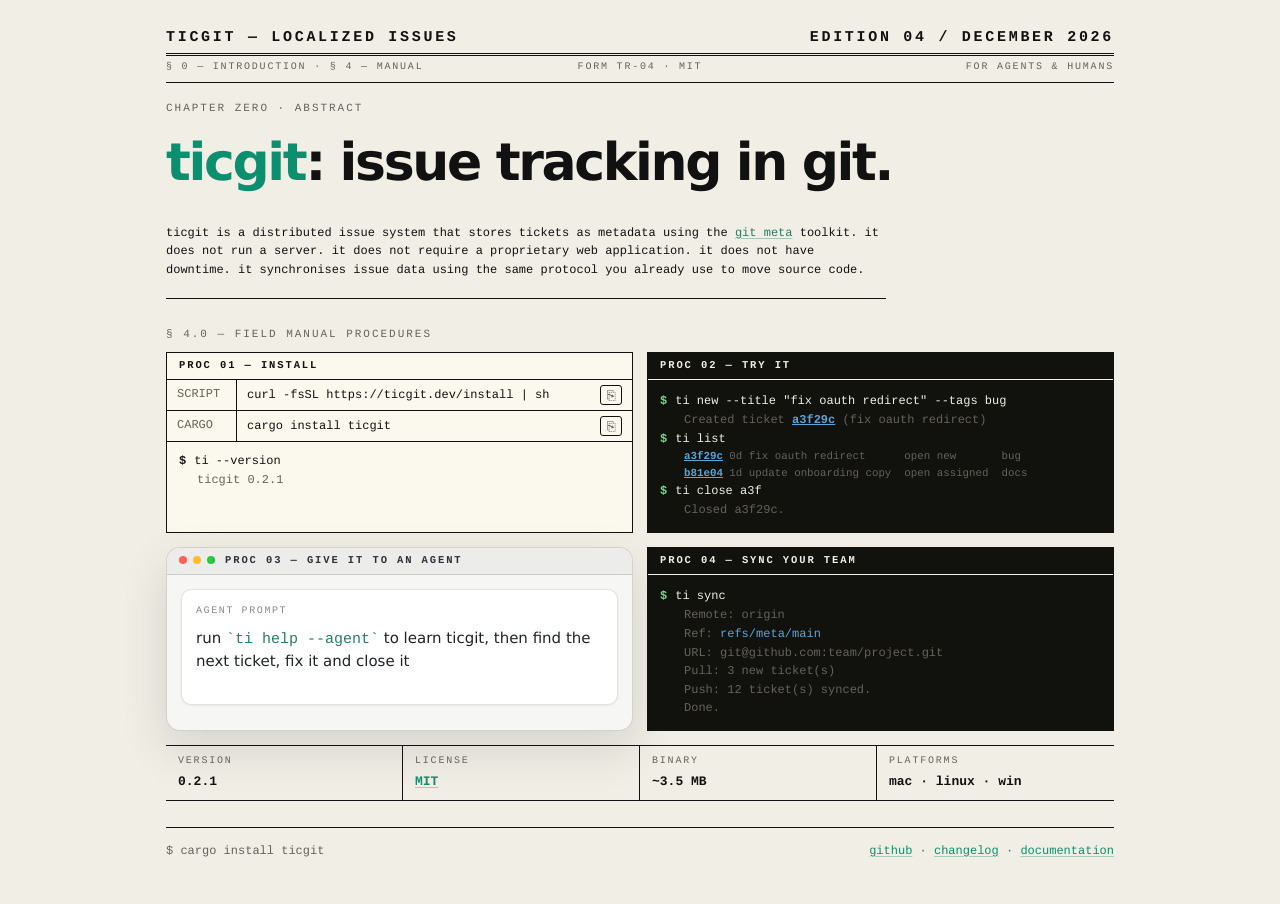
==== docs/index.html @ 1ac7d7eb "0.2.1 release" ====
<!doctype html>
<html lang="en">
  <head>
    <meta charset="utf-8" />
    <meta name="viewport" content="width=device-width, initial-scale=1" />
    <title>ticgit field manual</title>
    <style>
      :root {
        --paper: #f0eee5;
        --card: #fbf9ee;
        --ink: #111;
        --muted: #66625c;
        --rule: #111;
        --green: #0b8f6f;
        --blue: #5da5d8;
        --mono:
          ui-monospace, SFMono-Regular, Menlo, Monaco, Consolas,
          "Liberation Mono", monospace;
        --sans:
          Inter, ui-sans-serif, system-ui, -apple-system, BlinkMacSystemFont,
          "Segoe UI", sans-serif;
      }

      * {
        box-sizing: border-box;
      }

      html {
        background: var(--paper);
        color: var(--ink);
      }

      body {
        margin: 0;
        background: var(--paper);
        font-family: var(--mono);
        font-size: 12px;
        line-height: 1.55;
        -webkit-font-smoothing: antialiased;
        text-rendering: geometricPrecision;
      }

      .manual {
        width: min(100%, 1020px);
        min-height: 100vh;
        margin: 0 auto;
        padding: 26px 36px 44px;
        display: flex;
        flex-direction: column;
      }

      .topline,
      .subline,
      .section-label,
      .card-head,
      .spec-key,
      .eyebrow {
        letter-spacing: 0.18em;
        text-transform: uppercase;
      }

      .topline {
        display: flex;
        justify-content: space-between;
        align-items: baseline;
        gap: 24px;
        border-bottom: 3px double var(--rule);
        padding-bottom: 4px;
        font-weight: 700;
        font-size: 15px;
      }

      #current-edition-date {
        white-space: nowrap;
      }

      .subline {
        display: grid;
        grid-template-columns: 1fr auto 1fr;
        gap: 16px;
        border-bottom: 1px solid var(--rule);
        padding: 4px 0 6px;
        color: var(--muted);
        font-size: 10px;
      }

      .subline span:last-child {
        text-align: right;
      }

      .eyebrow {
        margin: 18px 0 8px;
        color: var(--muted);
        font-size: 11px;
      }

      h1 {
        margin: 0 0 22px;
        min-height: 76px;
        display: flex;
        align-items: center;
        font-family: var(--sans);
        font-size: clamp(42px, 5.9vw, 52px);
        line-height: 0.9;
        letter-spacing: -0.045em;
        font-weight: 750;
      }

      .brand {
        color: var(--green);
      }

      .lede {
        max-width: 720px;
        margin: 0 0 28px;
        padding-bottom: 18px;
        border-bottom: 1px solid var(--rule);
      }

      .lede a {
        color: #287d67;
        text-decoration-color: rgba(40, 125, 103, 0.35);
        text-underline-offset: 0.16em;
      }

      code,
      pre,
      .cmd,
      .output {
        font-family: var(--mono);
        font-size: inherit;
      }

      .section-label {
        margin: 0 0 8px;
        color: var(--muted);
        font-size: 11px;
      }

      .procedures {
        display: grid;
        grid-template-columns: repeat(2, minmax(0, 1fr));
        gap: 14px;
        margin-bottom: 14px;
      }

      .panel {
        min-width: 0;
        border: 1px solid var(--rule);
        background: var(--card);
      }

      .panel.dark {
        background: #11110d;
        color: #f0eee5;
        border-color: #11110d;
      }

      .agent-window {
        overflow: hidden;
        border: 1px solid rgba(17, 17, 17, 0.16);
        border-radius: 14px;
        background: #f6f6f4;
        color: #2d3138;
        box-shadow:
          0 18px 48px rgba(17, 17, 17, 0.12),
          inset 0 1px 0 rgba(255, 255, 255, 0.8);
      }

      .agent-window .card-head {
        align-items: center;
        border-bottom-color: rgba(17, 17, 17, 0.14);
        background: #ececea;
        backdrop-filter: blur(16px);
      }

      .window-controls {
        display: inline-flex;
        gap: 6px;
        margin-right: 10px;
        vertical-align: middle;
      }

      .window-controls i {
        width: 8px;
        height: 8px;
        display: block;
        border-radius: 999px;
        background: #b9b9b5;
      }

      .window-controls i:nth-child(1) {
        background: #ff6058;
      }

      .window-controls i:nth-child(2) {
        background: #ffbd2e;
      }

      .window-controls i:nth-child(3) {
        background: #28c840;
      }

      .agent-window .card-body {
        padding: 14px;
      }

      .agent-prompt {
        min-height: 116px;
        padding: 14px;
        border: 1px solid rgba(17, 17, 17, 0.12);
        border-radius: 10px;
        background: #fff;
        box-shadow:
          0 1px 2px rgba(17, 17, 17, 0.05),
          inset 0 1px 0 rgba(255, 255, 255, 0.9);
      }

      .agent-prompt-label {
        margin-bottom: 8px;
        color: #8a8a86;
        font-size: 10px;
        letter-spacing: 0.16em;
        text-transform: uppercase;
      }

      .agent-prompt-text {
        color: #20242a;
        font-family: var(--sans);
        font-size: 15px;
        line-height: 1.45;
      }

      .agent-prompt-text code {
        color: #287d67;
        font-family: var(--mono);
      }

      .card-head {
        display: flex;
        justify-content: space-between;
        gap: 12px;
        border-bottom: 1px solid currentColor;
        padding: 7px 12px;
        font-weight: 700;
        line-height: 1.2;
        font-size: 10.5px;
      }

      .card-head span:first-child {
        white-space: nowrap;
      }
      .card-body {
        padding: 12px;
      }

      .line {
        display: flex;
        gap: 8px;
        min-height: 19px;
      }
      .prompt {
        color: inherit;
        font-weight: 700;
      }
      .dark .prompt,
      .ok {
        color: #7bd88f;
      }
      .indent {
        padding-left: 24px;
        color: var(--muted);
      }
      .id {
        color: inherit;
        font-weight: 700;
        text-decoration: underline;
      }
      .dark .id,
      .dark .ref {
        color: var(--blue);
      }
      .dim {
        color: var(--muted);
      }
      .row {
        display: flex;
        gap: 24px;
      }
      .row .age {
        margin-left: auto;
        color: var(--muted);
      }

      .install-grid {
        display: grid;
        grid-template-columns: 70px 1fr;
        padding: 0;
      }

      .install-grid div {
        padding: 5px 10px;
        border-bottom: 1px dashed #b9b5aa;
      }

      .install-grid div:nth-child(odd) {
        color: var(--muted);
        text-transform: uppercase;
        border-right: 1px solid var(--rule);
      }

      .install-grid div:nth-last-child(-n + 2) {
        border-bottom: 0;
      }

      .install-divider {
        border: none;
        border-top: 1px solid var(--rule);
        margin: 0;
      }

      .install-cmd {
        display: flex;
        align-items: center;
        justify-content: space-between;
        gap: 8px;
        white-space: nowrap;
      }

      .copy-btn {
        background: none;
        border: 1px solid var(--rule);
        color: var(--muted);
        cursor: pointer;
        font-size: 14px;
        padding: 2px 6px;
        line-height: 1;
        border-radius: 3px;
        flex-shrink: 0;
      }

      .copy-btn:hover {
        color: var(--fg);
        border-color: var(--fg);
      }

      .install-check {
        border-top: 1px solid var(--rule);
        padding: 10px 12px 12px;
      }

      .install-check .indent {
        padding-left: 18px;
      }

      .specs {
        display: grid;
        grid-template-columns: repeat(4, 1fr);
        border-top: 1px solid var(--rule);
        margin-top: auto;
        margin-bottom: 26px;
      }

      .spec {
        min-height: 50px;
        padding: 8px 12px;
        border-right: 1px solid var(--rule);
        border-bottom: 1px solid var(--rule);
      }

      .spec:nth-child(4n) {
        border-right: 0;
      }
      .spec-key {
        color: var(--muted);
        font-size: 10px;
      }
      .spec-value {
        margin-top: 2px;
        font-weight: 700;
        font-size: 13px;
      }

      .footer {
        display: flex;
        justify-content: space-between;
        gap: 16px;
        border-top: 1px solid var(--rule);
        padding-top: 14px;
        color: var(--muted);
      }

      .footer a,
      .specs a {
        color: var(--green);
        text-decoration-color: rgba(11, 143, 111, 0.35);
        text-underline-offset: 0.16em;
      }

      @media (max-width: 1020px) {
        .manual {
          padding: 22px 16px 34px;
        }
        .topline {
          align-items: flex-start;
        }
        .subline {
          grid-template-columns: 1fr;
          gap: 2px;
        }
        .subline span:last-child {
          text-align: left;
        }
        h1 {
          min-height: 64px;
        }
        .procedures {
          grid-template-columns: 1fr;
        }
        .specs {
          grid-template-columns: repeat(2, 1fr);
        }
        .spec:nth-child(4n) {
          border-right: 1px solid var(--rule);
        }
        .spec:nth-child(2n) {
          border-right: 0;
        }
      }

      @media (max-width: 520px) {
        body {
          font-size: 11.5px;
        }
        .topline {
          flex-direction: column;
          gap: 2px;
        }
        .topline #current-edition-date {
          font-size: 12px;
        }
        .card-head span:first-child {
          white-space: normal;
        }
        .install-grid {
          grid-template-columns: 60px 1fr;
        }
        .specs {
          grid-template-columns: 1fr;
        }
        .spec {
          border-right: 0 !important;
        }
        .footer {
          flex-direction: column;
        }
      }
    </style>
  </head>
  <body>
    <main class="manual">
      <header>
        <div class="topline">
          <span>TICGIT — LOCALIZED ISSUES</span>
          <span id="current-edition-date">EDITION 05 / MAY 2026</span>
        </div>
        <div class="subline" aria-label="document metadata">
          <span>§ 0 — INTRODUCTION · § 4 — MANUAL</span>
          <span>FORM TR-04 · MIT</span>
          <span>FOR AGENTS &amp; HUMANS</span>
        </div>
      </header>

      <p class="eyebrow">CHAPTER ZERO · ABSTRACT</p>
      <h1>
        <span><span class="brand">ticgit</span>: issue tracking in git.</span>
      </h1>

      <p class="lede">
        ticgit is a distributed issue system that stores tickets as metadata using the
        <a href="https://git-meta.com">git meta</a>
        toolkit. it does not run a server. it does not require a proprietary web
        application. it does not have downtime. it synchronises issue data using the
        same protocol you already use to move source code.
      </p>

      <p class="section-label">§ 4.0 — FIELD MANUAL PROCEDURES</p>

      <section class="procedures" aria-label="field manual procedures">
        <article class="panel">
          <div class="card-head">
            <span>PROC 01 — INSTALL</span>
          </div>
          <div class="install-grid">
            <div>SCRIPT</div>
            <div class="install-cmd">
              <span>curl -fsSL https://ticgit.dev/install | sh</span>
              <button class="copy-btn" onclick="navigator.clipboard.writeText('curl -fsSL https://ticgit.dev/install | sh')" title="Copy">&#x2398;</button>
            </div>
          </div>
          <hr class="install-divider">
          <div class="install-grid">
            <div>CARGO</div>
            <div class="install-cmd">
              <span>cargo install ticgit</span>
              <button class="copy-btn" onclick="navigator.clipboard.writeText('cargo install ticgit')" title="Copy">&#x2398;</button>
            </div>
          </div>
          <div class="install-check">
            <div class="line">
              <span class="prompt">$</span><span class="cmd">ti --version</span>
            </div>
            <div class="indent dim">ticgit 0.2.1</div>
          </div>
        </article>

        <article class="panel dark">
          <div class="card-head">
            <span>PROC 02 — TRY IT</span>
          </div>
          <div class="card-body">
            <div class="line">
              <span class="prompt">$</span
              ><span class="cmd">ti new --title "fix oauth redirect" --tags bug</span>
            </div>
            <div class="indent dim">
              Created ticket <span class="id">a3f29c</span> (fix oauth redirect)
            </div>
            <div class="line">
              <span class="prompt">$</span><span class="cmd">ti list</span>
            </div>
            <div class="indent dim" style="font-size:0.9em">
              <span class="id">a3f29c</span> 0d  fix oauth redirect&nbsp;&nbsp;&nbsp;&nbsp;&nbsp;&nbsp;open  new&nbsp;&nbsp;&nbsp;&nbsp;&nbsp;&nbsp;&nbsp;bug
            </div>
            <div class="indent dim" style="font-size:0.9em">
              <span class="id">b81e04</span> 1d  update onboarding copy&nbsp;&nbsp;open  assigned&nbsp;&nbsp;docs
            </div>
            <div class="line">
              <span class="prompt">$</span
              ><span class="cmd">ti close a3f</span>
            </div>
            <div class="indent dim">Closed a3f29c.</div>
          </div>
        </article>

        <article class="panel agent-window">
          <div class="card-head">
            <span
              ><span class="window-controls" aria-hidden="true"
                ><i></i><i></i><i></i></span
              >PROC 03 — GIVE IT TO AN AGENT</span>
          </div>
          <div class="card-body">
            <div class="agent-prompt">
              <div class="agent-prompt-label">Agent Prompt</div>
              <div class="agent-prompt-text">
                run <code>`ti help --agent`</code> to learn ticgit, then find the
                next ticket, fix it and close it
              </div>
            </div>
          </div>
        </article>

        <article class="panel dark">
          <div class="card-head">
            <span>PROC 04 — SYNC YOUR TEAM</span>
          </div>
          <div class="card-body">
            <div class="line">
              <span class="prompt">$</span><span class="cmd">ti sync</span>
            </div>
            <div class="indent dim">Remote: origin</div>
            <div class="indent dim">Ref: <span class="ref">refs/meta/main</span></div>
            <div class="indent dim">URL: git@github.com:team/project.git</div>
            <div class="indent dim">Pull: 3 new ticket(s)</div>
            <div class="indent dim">Push: 12 ticket(s) synced.</div>
            <div class="indent ok">Done.</div>
          </div>
        </article>
      </section>

      <section class="specs" aria-label="technical specifications">
        <div class="spec">
          <div class="spec-key">VERSION</div>
          <div class="spec-value">0.2.1</div>
        </div>
        <div class="spec">
          <div class="spec-key">LICENSE</div>
          <div class="spec-value"><a href="https://github.com/schacon/ticgit/blob/master/LICENSE">MIT</a></div>
        </div>
        <div class="spec">
          <div class="spec-key">BINARY</div>
          <div class="spec-value">~3.5 MB</div>
        </div>
        <div class="spec">
          <div class="spec-key">PLATFORMS</div>
          <div class="spec-value">mac · linux · win</div>
        </div>
      </section>

      <footer class="footer">
        <span>$ cargo install ticgit</span>
        <span><a href="https://github.com/schacon/ticgit">github</a> · <a href="https://github.com/schacon/ticgit/releases">changelog</a> · <a href="docs/getting-started.html">documentation</a></span>
      </footer>
    </main>

    <section id="machine-output-schema" hidden>
      <div class="schema-inner">
        <h2>Machine output schema</h2>
        <p>
          TicGit publishes a stable JSON schema for agent and automation
          workflows. Use it when parsing <code>ti show --json</code>, JSON
          mutation output, or <code>ti list --json</code>.
        </p>
        <p>
          <a href="schema/v1.json">Download schema v1</a> or read the
          agent-friendly Markdown site at <a href="index.md">docs/index.md</a>.
        </p>
        <p>
          <code>ti show --json</code> emits a ticket object.
          <code>ti list --json</code> emits an array of ticket objects. Ticket
          metadata appears under <code>.meta</code> as string values.
        </p>
        <p>
          Tickets include <code>status</code> (<code>open</code> or
          <code>closed</code>) and <code>state</code>. Open states are
          <code>new</code>, <code>assigned</code>, <code>in-progress</code>,
          <code>blocked</code>, and <code>review</code>. Closed states are
          <code>resolved</code>, <code>wontfix</code>, <code>duplicate</code>,
          and <code>invalid</code>.
        </p>
        <p>
          <code>--json</code> is the stable machine interface: successful
          commands write parseable JSON to stdout only, diagnostics go to
          stderr, JSON output has no ANSI color escapes, and failures return a
          non-zero exit status.
        </p>
        <p>
          Ticket ids may be full UUIDs or unique UUID prefixes. Ambiguous or
          missing prefixes fail with a stderr diagnostic.
        </p>
        <p>
          <code>--porcelain</code> and <code>--format json</code> are not
          supported compatibility aliases today; use <code>--json</code>.
        </p>
      </div>
    </section>

    <script>
      (function () {
        var dateEl = document.getElementById("current-edition-date");
        if (!dateEl) return;

        var now = new Date();
        var month = now
          .toLocaleString("en-US", { month: "long" })
          .toUpperCase();
        dateEl.textContent = "EDITION 04 / " + month + " " + now.getFullYear();
      })();
    </script>
  </body>
</html>
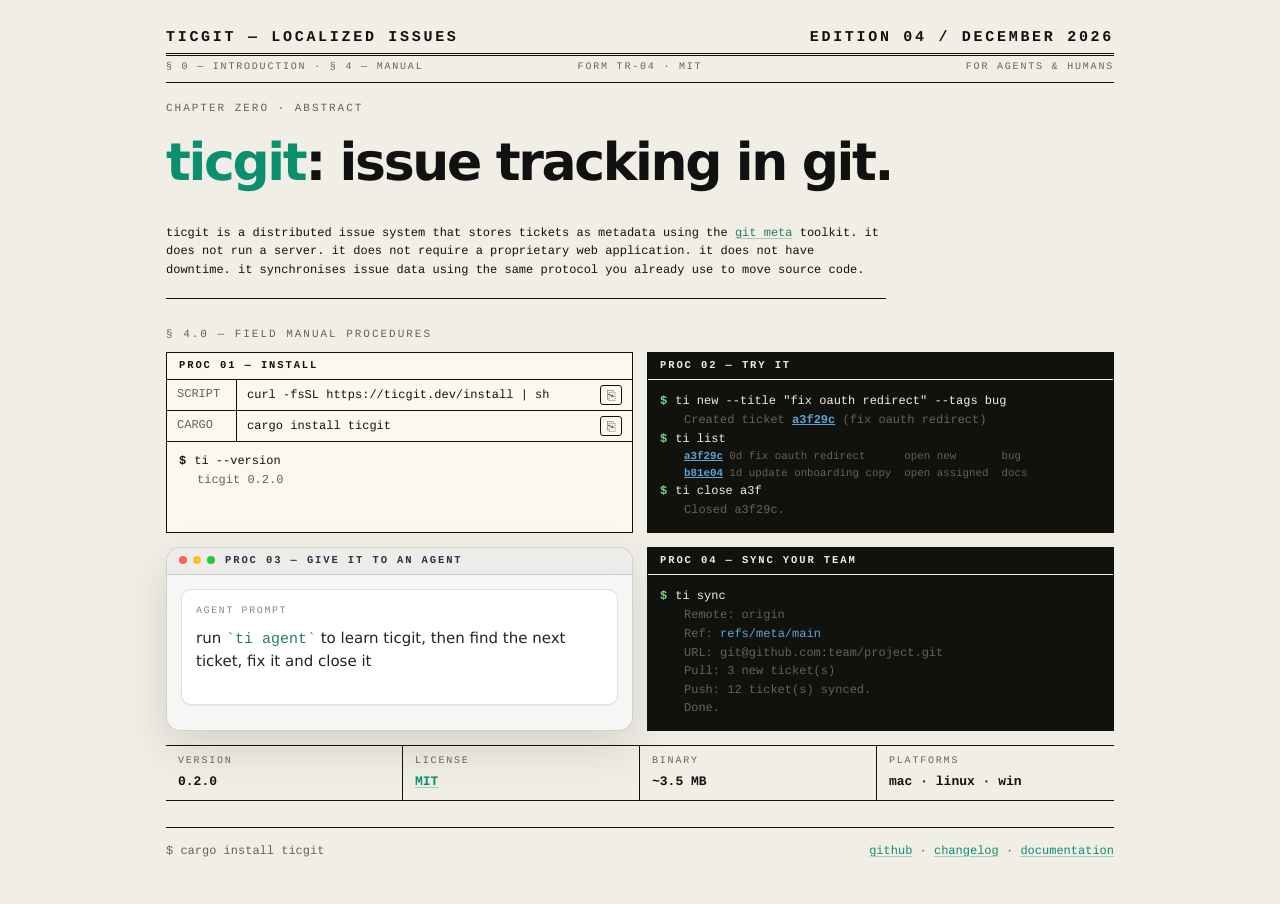
==== commit 8bf4706a: "Update agent prompt to use ti agent command Co-Authored-By: Claude Opus 4.6 <noreply@anthropic.com>" ====
--- a/docs/index.html
+++ b/docs/index.html
@@ -510,7 +510,7 @@
             <div class="line">
               <span class="prompt">$</span><span class="cmd">ti --version</span>
             </div>
-            <div class="indent dim">ticgit 0.2.1</div>
+            <div class="indent dim">ticgit 0.2.0</div>
           </div>
         </article>
 
@@ -554,7 +554,7 @@
             <div class="agent-prompt">
               <div class="agent-prompt-label">Agent Prompt</div>
               <div class="agent-prompt-text">
-                run <code>`ti help --agent`</code> to learn ticgit, then find the
+                run <code>`ti agent`</code> to learn ticgit, then find the
                 next ticket, fix it and close it
               </div>
             </div>
@@ -582,7 +582,7 @@
       <section class="specs" aria-label="technical specifications">
         <div class="spec">
           <div class="spec-key">VERSION</div>
-          <div class="spec-value">0.2.1</div>
+          <div class="spec-value">0.2.0</div>
         </div>
         <div class="spec">
           <div class="spec-key">LICENSE</div>
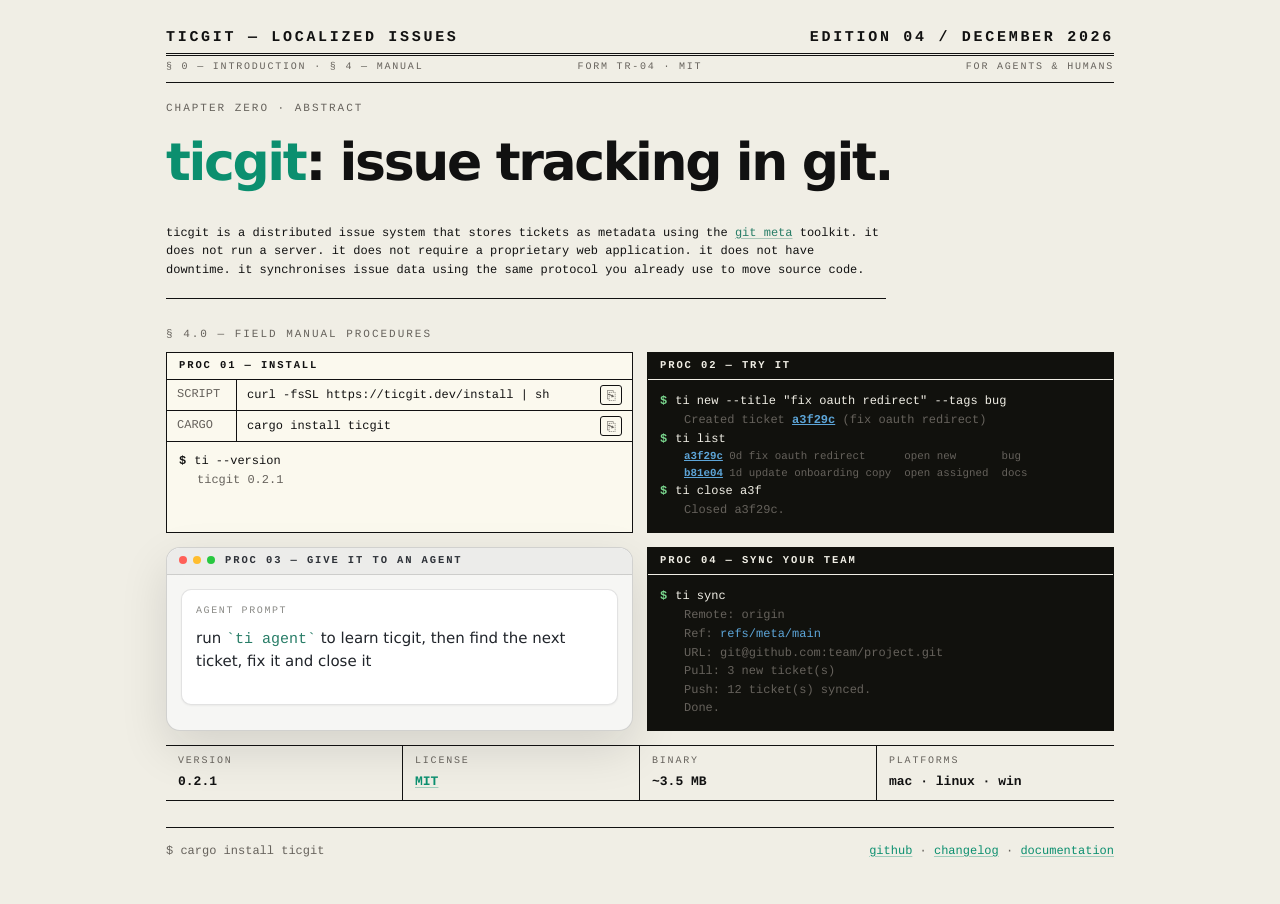
==== commit 9c4604c9: "Merge pull request #38 from schacon/two-dot-one 0.2.1 release" ====
--- a/docs/index.html
+++ b/docs/index.html
@@ -510,7 +510,7 @@
             <div class="line">
               <span class="prompt">$</span><span class="cmd">ti --version</span>
             </div>
-            <div class="indent dim">ticgit 0.2.0</div>
+            <div class="indent dim">ticgit 0.2.1</div>
           </div>
         </article>
 
@@ -582,7 +582,7 @@
       <section class="specs" aria-label="technical specifications">
         <div class="spec">
           <div class="spec-key">VERSION</div>
-          <div class="spec-value">0.2.0</div>
+          <div class="spec-value">0.2.1</div>
         </div>
         <div class="spec">
           <div class="spec-key">LICENSE</div>
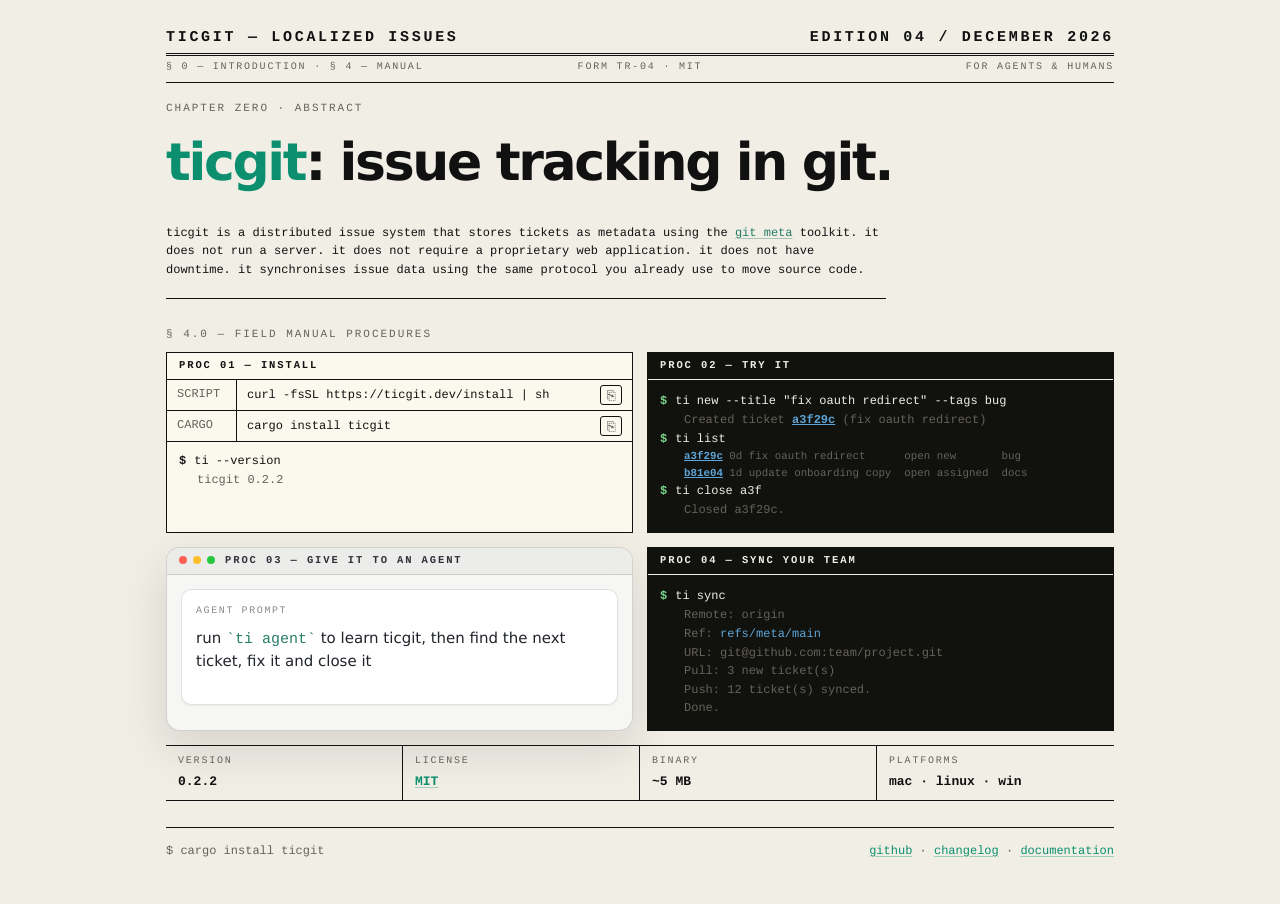
==== commit f339d8ae: "Update docs to match v0.2.2 CLI - ti help --agent → ti agent (agents.html) - ti state closed -t → ti" ====
--- a/docs/index.html
+++ b/docs/index.html
@@ -510,7 +510,7 @@
             <div class="line">
               <span class="prompt">$</span><span class="cmd">ti --version</span>
             </div>
-            <div class="indent dim">ticgit 0.2.1</div>
+            <div class="indent dim">ticgit 0.2.2</div>
           </div>
         </article>
 
@@ -582,7 +582,7 @@
       <section class="specs" aria-label="technical specifications">
         <div class="spec">
           <div class="spec-key">VERSION</div>
-          <div class="spec-value">0.2.1</div>
+          <div class="spec-value">0.2.2</div>
         </div>
         <div class="spec">
           <div class="spec-key">LICENSE</div>
@@ -590,7 +590,7 @@
         </div>
         <div class="spec">
           <div class="spec-key">BINARY</div>
-          <div class="spec-value">~3.5 MB</div>
+          <div class="spec-value">~5 MB</div>
         </div>
         <div class="spec">
           <div class="spec-key">PLATFORMS</div>
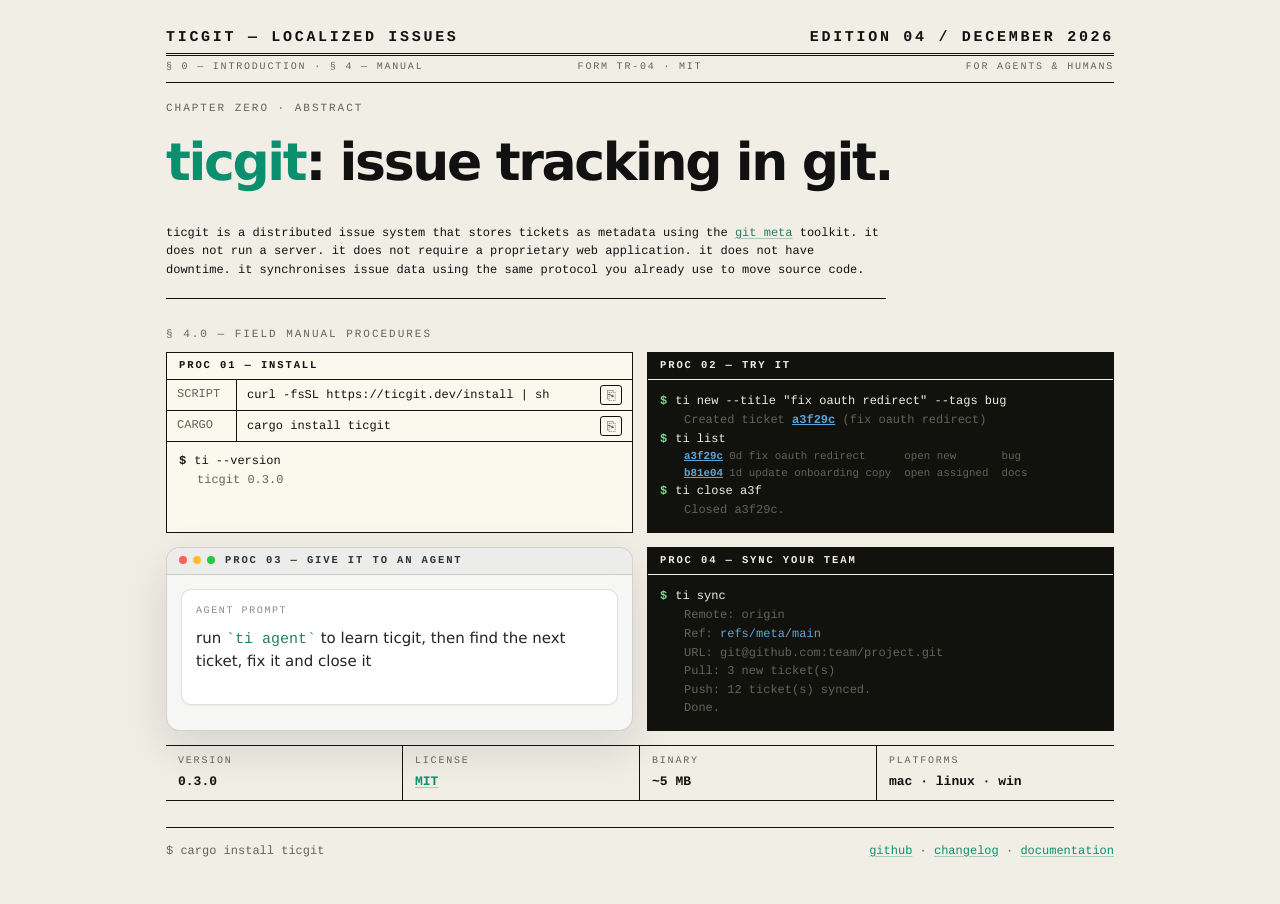
==== commit f2ff1403: "Bump version to 0.3.0" ====
--- a/docs/index.html
+++ b/docs/index.html
@@ -4,6 +4,15 @@
     <meta charset="utf-8" />
     <meta name="viewport" content="width=device-width, initial-scale=1" />
     <title>ticgit field manual</title>
+    <meta property="og:title" content="ticgit: issue tracking in git." />
+    <meta property="og:description" content="Distributed issue tracking stored as git metadata. No server, no database, just git." />
+    <meta property="og:image" content="https://ticgit.dev/og-image.jpg" />
+    <meta property="og:url" content="https://ticgit.dev" />
+    <meta property="og:type" content="website" />
+    <meta name="twitter:card" content="summary_large_image" />
+    <meta name="twitter:title" content="ticgit: issue tracking in git." />
+    <meta name="twitter:description" content="Distributed issue tracking stored as git metadata. No server, no database, just git." />
+    <meta name="twitter:image" content="https://ticgit.dev/og-image.jpg" />
     <style>
       :root {
         --paper: #f0eee5;
@@ -510,7 +519,7 @@
             <div class="line">
               <span class="prompt">$</span><span class="cmd">ti --version</span>
             </div>
-            <div class="indent dim">ticgit 0.2.2</div>
+            <div class="indent dim">ticgit 0.3.0</div>
           </div>
         </article>
 
@@ -582,7 +591,7 @@
       <section class="specs" aria-label="technical specifications">
         <div class="spec">
           <div class="spec-key">VERSION</div>
-          <div class="spec-value">0.2.2</div>
+          <div class="spec-value">0.3.0</div>
         </div>
         <div class="spec">
           <div class="spec-key">LICENSE</div>
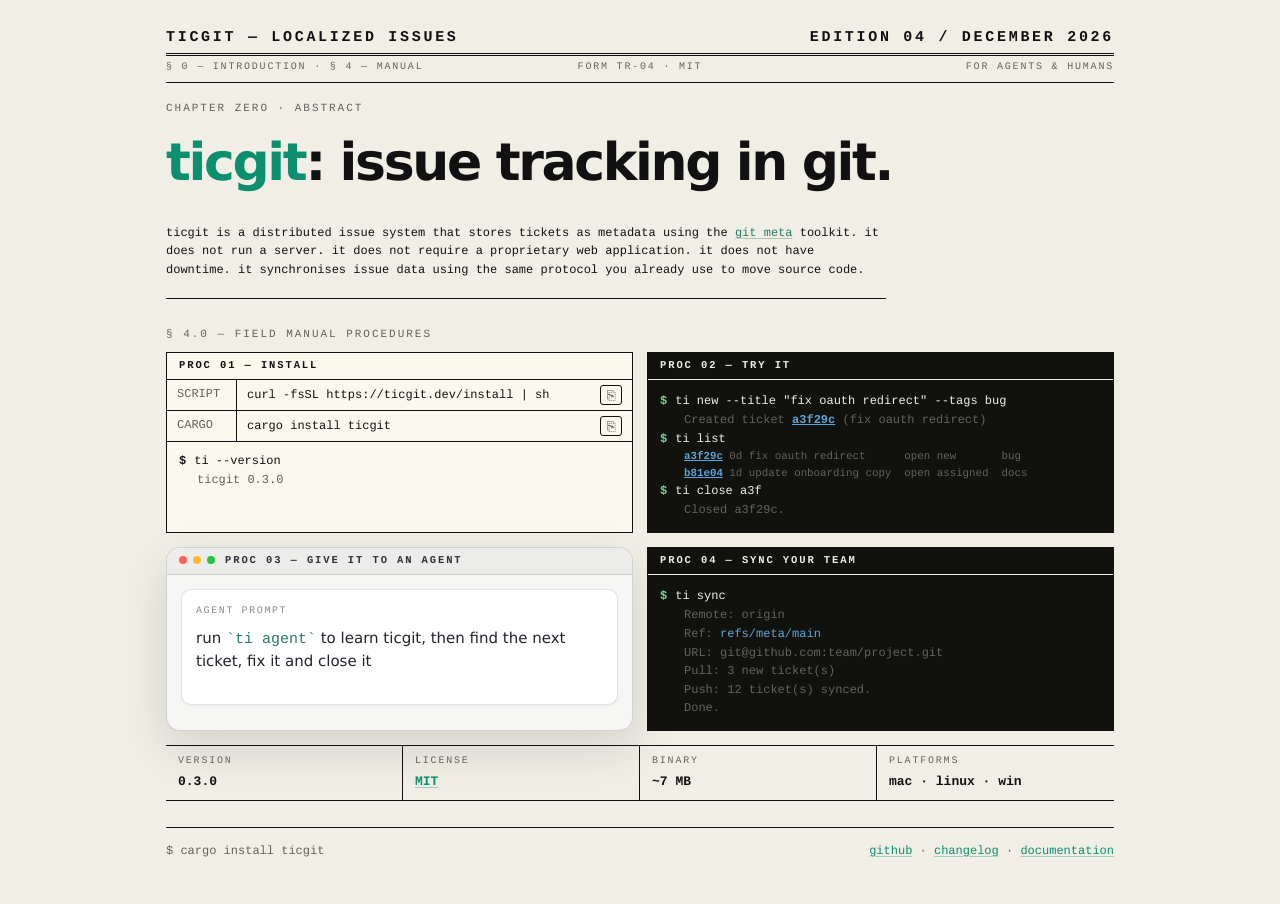
==== commit bee28ad1: "Update website binary size" ====
--- a/docs/index.html
+++ b/docs/index.html
@@ -599,7 +599,7 @@
         </div>
         <div class="spec">
           <div class="spec-key">BINARY</div>
-          <div class="spec-value">~5 MB</div>
+          <div class="spec-value">~7 MB</div>
         </div>
         <div class="spec">
           <div class="spec-key">PLATFORMS</div>
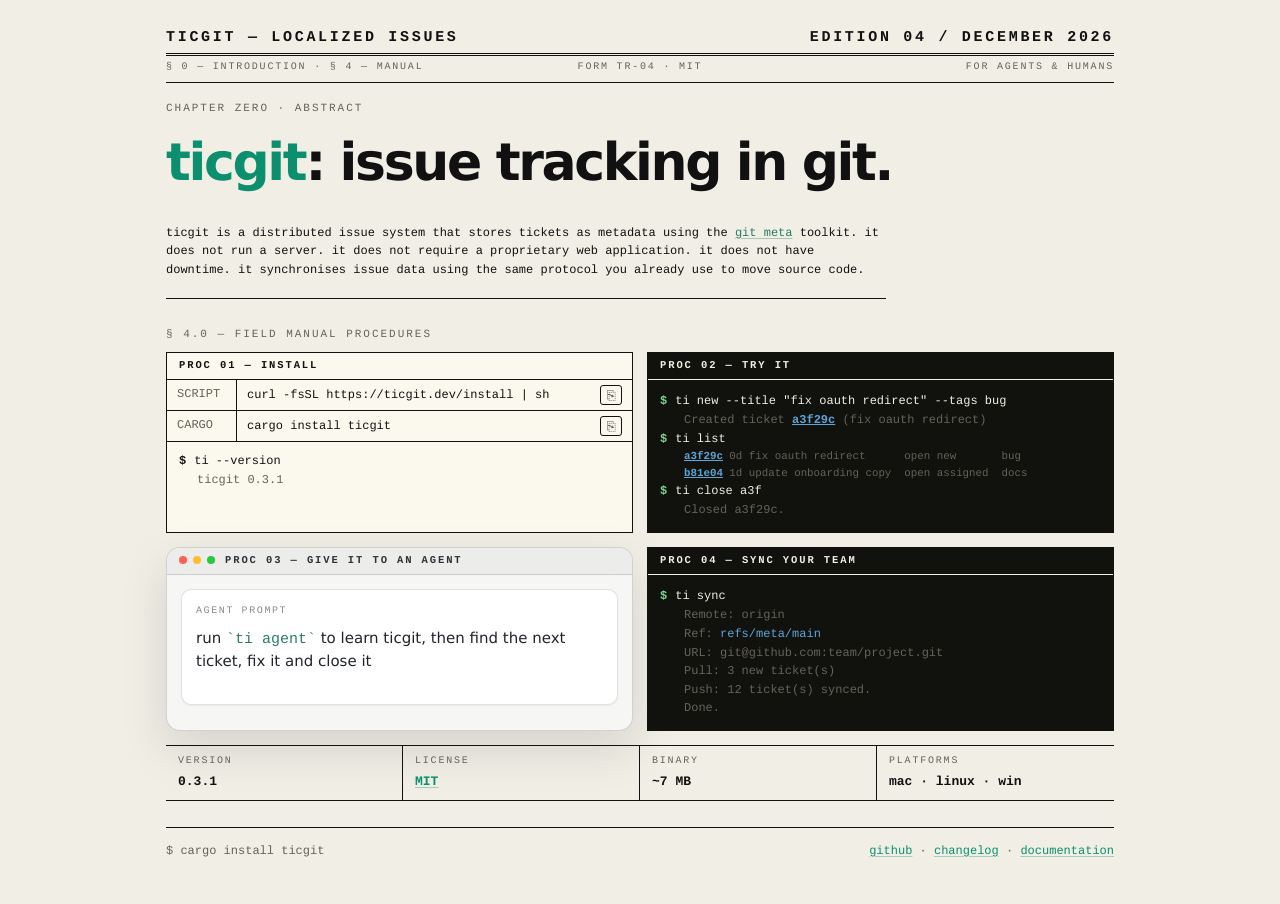
==== commit 65e2961b: "Bump version to 0.3.1" ====
--- a/docs/index.html
+++ b/docs/index.html
@@ -519,7 +519,7 @@
             <div class="line">
               <span class="prompt">$</span><span class="cmd">ti --version</span>
             </div>
-            <div class="indent dim">ticgit 0.3.0</div>
+            <div class="indent dim">ticgit 0.3.1</div>
           </div>
         </article>
 
@@ -591,7 +591,7 @@
       <section class="specs" aria-label="technical specifications">
         <div class="spec">
           <div class="spec-key">VERSION</div>
-          <div class="spec-value">0.3.0</div>
+          <div class="spec-value">0.3.1</div>
         </div>
         <div class="spec">
           <div class="spec-key">LICENSE</div>
